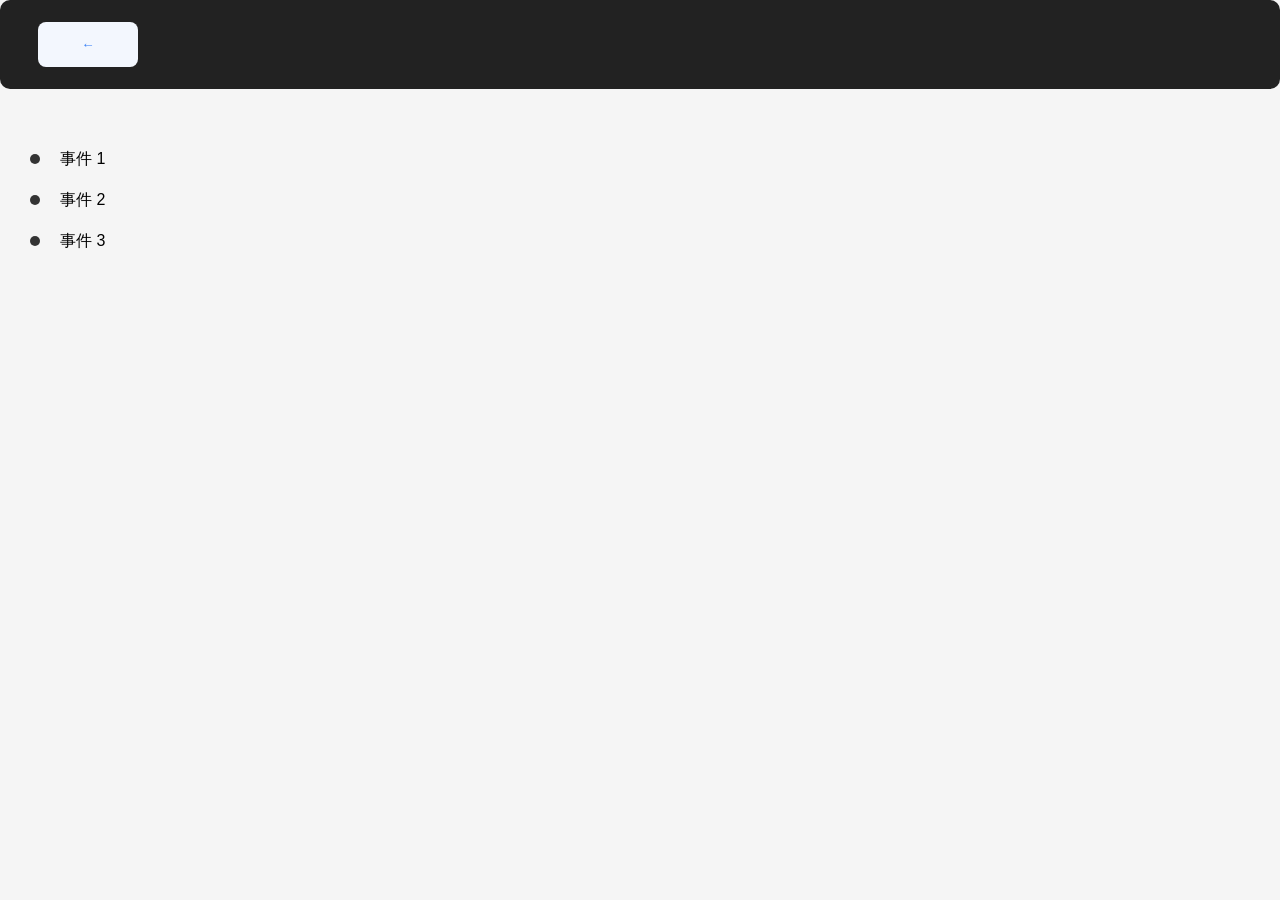
==== 主页.html @ f5389e87 "Add files via upload" ====
<!DOCTYPE html>
<html lang="en">

<head>
    <title>童年回忆宝库</title>
    <meta charset="UTF-8">
    <meta name="viewport" content="width=device-width, initial-scale=1.0">
    <style>
        /* 优雅的基础样式 */
        body {
            font-family: 'Helvetica Neue', Arial, sans-serif;
            /* 设置字体为 Helvetica Neue、Arial 或 sans-serif */
            background-color: #f5f5f5;
            /* 设置背景颜色为浅灰色 */
            margin: 0;
            /* 去除外边距 */
            padding: 0;
            /* 去除内边距 */
        }

        /* 迷人的导航栏样式 */
       .navbar {
            background-color: #222;
            /* 设置导航栏背景颜色为深灰色 */
            overflow: hidden;
            /* 隐藏溢出内容 */
            display: flex;
            /* 使用弹性布局 */
            align-items: center;
            /* 垂直居中对齐 */
            justify-content: space-between;
            /* 两端对齐，使元素在水平方向上均匀分布 */
            padding: 10px 20px;
            /* 设置内边距 */
			/* 设置导航栏的边框半径为 10px，使导航栏呈现圆角效果 */
			border-radius: 10px;
        }

       .navbar a {
            float: left;
            /* 使链接向左浮动 */
            display: block;
            /* 将链接设置为块级元素 */
            color: #fff;
            /* 设置链接文本颜色为白色 */
            text-align: center;
            /* 文本居中对齐 */
            padding: 12px 18px;
            /* 设置内边距 */
            text-decoration: none;
            /* 去除链接下划线 */
            transition: background-color 0.3s ease;
            /* 设置背景颜色过渡效果 */
        }
		/* 调整导航栏返回箭头大小 */
		.navbar a{
			font-size: 25px;
		}

       .navbar a:hover {
            background-color: #555;
            /* 鼠标悬停时，设置背景颜色为深灰色 */
        }

       .logo {
            width: 60px;
            /* 设置 logo 宽度为 60px */
            height: auto;
            /* 高度自动适应 */
        }

        /* 温馨的内容区域样式 */
       .content {
            padding: 30px;
            /* 设置内容区域内边距为 30px */
        }

        /* 视频容器的时尚样式 */
       .video-container {
            position: relative;
            /* 设置相对定位 */
            display: flex;
            /* 使用弹性布局 */
            flex-direction: row;
            /* 设置主轴方向为水平方向 */
            align-items: center;
            /* 垂直居中对齐 */
            justify-content: space-between;
            /* 两端对齐，使元素在水平方向上均匀分布 */
        }

       .video-fangda video {
            width: 680px;
            /* 设置视频宽度为 680px */
            height: 360px;
            /* 设置视频高度为 360px */
            margin: 30px;
            /* 设置视频外边距为 30px */
            border-radius: 10px;
            /* 设置视频边框半径为 10px，使其呈现圆角效果 */
            box-shadow: 0 5px 15px rgba(0, 0, 0, 0.2);
            /* 设置视频阴影效果 */
            transition: transform 0.5s ease;
            /* 设置视频变换过渡效果 */
        }

       .video-fangda video:hover {
            transform: scale(1.1);
            /* 鼠标悬停时，视频放大 1.1 倍 */
        }

        /* 视频文本的精美样式 */
       .video-text {
            position: absolute;
            /* 设置绝对定位 */
            top: 110%;
            /* 距离上方 110%的位置 */
            left: 50%;
            /* 距离左侧 50%的位置 */
            transform: translate(-50%, -50%);
            /* 水平和垂直居中 */
            text-align: center;
            /* 文本居中对齐 */
            color: #333;
            /* 设置文本颜色为深灰色 */
            font-size: 20px;
            /* 设置文本字体大小为 20px */
            font-weight: bold;
            /* 设置文本加粗 */
            text-shadow: 1px 1px 3px rgba(0, 0, 0, 0.3);
            /* 设置文本阴影效果 */
            margin-left: -375px;
            /* 设置左边距 */
        }

       .video-text2 {
            position: absolute;
            /* 设置绝对定位 */
            top: 110%;
            /* 距离上方 110%的位置 */
            left: 50%;
            /* 距离左侧 50%的位置 */
            transform: translate(-50%, -50%);
            /* 水平和垂直居中 */
            text-align: center;
            /* 文本居中对齐 */
            color: #333;
            /* 设置文本颜色为深灰色 */
            font-size: 20px;
            /* 设置文本字体大小为 20px */
            font-weight: bold;
            /* 设置文本加粗 */
            text-shadow: 1px 1px 3px rgba(0, 0, 0, 0.3);
            /* 设置文本阴影效果 */
            margin-left: 375px;
            /* 设置左边距 */
        }

        /* 视频下方的空白区域样式 */
       .video-space {
            display: block;
            /* 设置为块级元素 */
            width: 100%;
            /* 宽度为 100% */
            height: 80px;
            /* 高度为 80px */
            background-color: #ddd;
            /* 设置背景颜色为浅灰色 */
        }

        /* 拒绝访问提示文本的华丽样式 */
       .rejected-message {
            position: absolute;
            /* 绝对定位 */
            top: 50%;
            /* 距离上方 50%的位置 */
            left: 50%;
            /* 距离左侧 50%的位置 */
            transform: translate(-50%, -50%);
            /* 水平和垂直居中 */
            text-align: center;
            /* 文本居中对齐 */
            color: #f00;
            /* 文本颜色为红色 */
            font-size: 120px;
            /* 文本字体大小为 */
            font-weight: bold;
            /* 文本加粗 */
            text-shadow: 3px 3px 5px rgba(0, 0, 0, 0.5);
            /* 文本阴影 */
        }
		/* 时间线样式 */
		.timeline {
		    /* 去除列表默认样式 */
		    list-style: none;
		    /* 设置内边距为 0 */
		    padding: 0;
		    /* 设置上下外边距为 30 像素，左右外边距为 0 */
		    margin: 30px 0;
		}
		
		.timeline li {
		    /* 设置相对定位，以便为:before 伪元素定位 */
		    position: relative;
		    /* 设置左内边距为 30 像素，为时间点留出空间 */
		    padding-left: 30px;
		    /* 设置底部外边距为 20 像素，使每个时间线项目之间有间隔 */
		    margin-bottom: 20px;
		}
		
		.timeline li:before {
		    /* 设置伪元素的内容为空字符串 */
		    content: '';
		    /* 设置绝对定位，相对于父元素（.timeline li）进行定位 */
		    position: absolute;
		    /* 设置距离左侧为 0 */
		    left: 0;
		    /* 设置距离顶部为 5 像素，调整时间点的垂直位置 */
		    top: 5px;
		    /* 设置宽度为 10 像素 */
		    width: 10px;
		    /* 设置高度为 10 像素 */
		    height: 10px;
		    /* 设置背景颜色为深灰色 */
		    background-color: #333;
		    /* 设置边框半径为 50%，使时间点呈现圆形 */
		    border-radius: 50%;
		}
		/* 导航栏链接样式 */
		.navbar a {
		    /* 使链接向左浮动 */
		    float: left;
		    /* 将链接设置为块级元素 */
		    display: block;
		    /* 设置链接文本颜色为白色 */
		    color: #fff;
		    /* 文本居中对齐 */
		    text-align: center;
		    /* 设置内边距 */
		    padding: 12px 18px;
		    /* 去除链接下划线 */
		    text-decoration: none;
		    /* 设置背景颜色过渡效果 */
		    transition: background-color 0.3s ease;
		    /* 设置相对定位，为后续添加鼠标悬停效果做准备 */
		    position: relative;
		}
		
		/* 导航栏链接鼠标悬停样式 */
		.navbar a:hover {
		    /* 鼠标悬停时，设置背景颜色为深灰色 */
		    background-color: #555;
		}
		
		/* 导航栏链接鼠标悬停时的下划线效果样式 */
		.navbar a:hover::after {
		    /* 必须设置内容为空，否则伪元素不会显示 */
		    content: "";
		    /* 设置绝对定位 */
		    position: absolute;
		    /* 定位在链接底部 */
		    bottom: 0;
		    /* 定位在链接左侧 */
		    left: 0;
		    /* 宽度为链接的 100% */
		    width: 100%;
		    /* 设置下划线的高度为 2px */
		    height: 2px;
		    /* 设置下划线的颜色为金黄色 */
		    background-color: #ffcc00;
		}
	/* From Uiverse.io by Mhyar-nsi */ 
	button {
	    /* 设置按钮的背景颜色为淡蓝色 */
	    background-color: #f3f7fe;
	    /* 设置按钮上文本的颜色为深蓝色 */
	    color: #3b82f6;
	    /* 去除按钮的边框 */
	    border: none;
	    /* 当鼠标悬停在按钮上时，显示为手型指针 */
	    cursor: pointer;
	    /* 设置按钮的边框半径为 8 像素，使其呈现圆角效果 */
	    border-radius: 8px;
	    /* 设置按钮的宽度为 100 像素 */
	    width: 100px;
	    /* 设置按钮的高度为 45 像素 */
	    height: 45px;
	    /* 设置过渡效果，持续时间为 0.3 秒，使状态变化平滑过渡 */
	    transition: 0.3s;
	}
	
	button:hover {
	    /* 当鼠标悬停在按钮上时，将背景颜色设置为深蓝色 */
	    background-color: #3b82f6;
	    /* 设置阴影效果，不改变按钮的大小，只在周围显示半透明的深蓝色光晕 */
	    box-shadow: 0 0 0 5px #3b83f65f;
	    /* 将按钮上的文本颜色设置为白色 */
	    color: #fff;
	}

    </style>
</head>

<body>
    <div class="navbar">
        <a href="new_file.html"><button>←</button>
    </a>
		
    </div>
	<div class="content">
	    <ul class="timeline">
	        <li>事件 1</li>
	        <li>事件 2</li>
	        <li>事件 3</li>
	    </ul>
	</div>
</body>

</html>
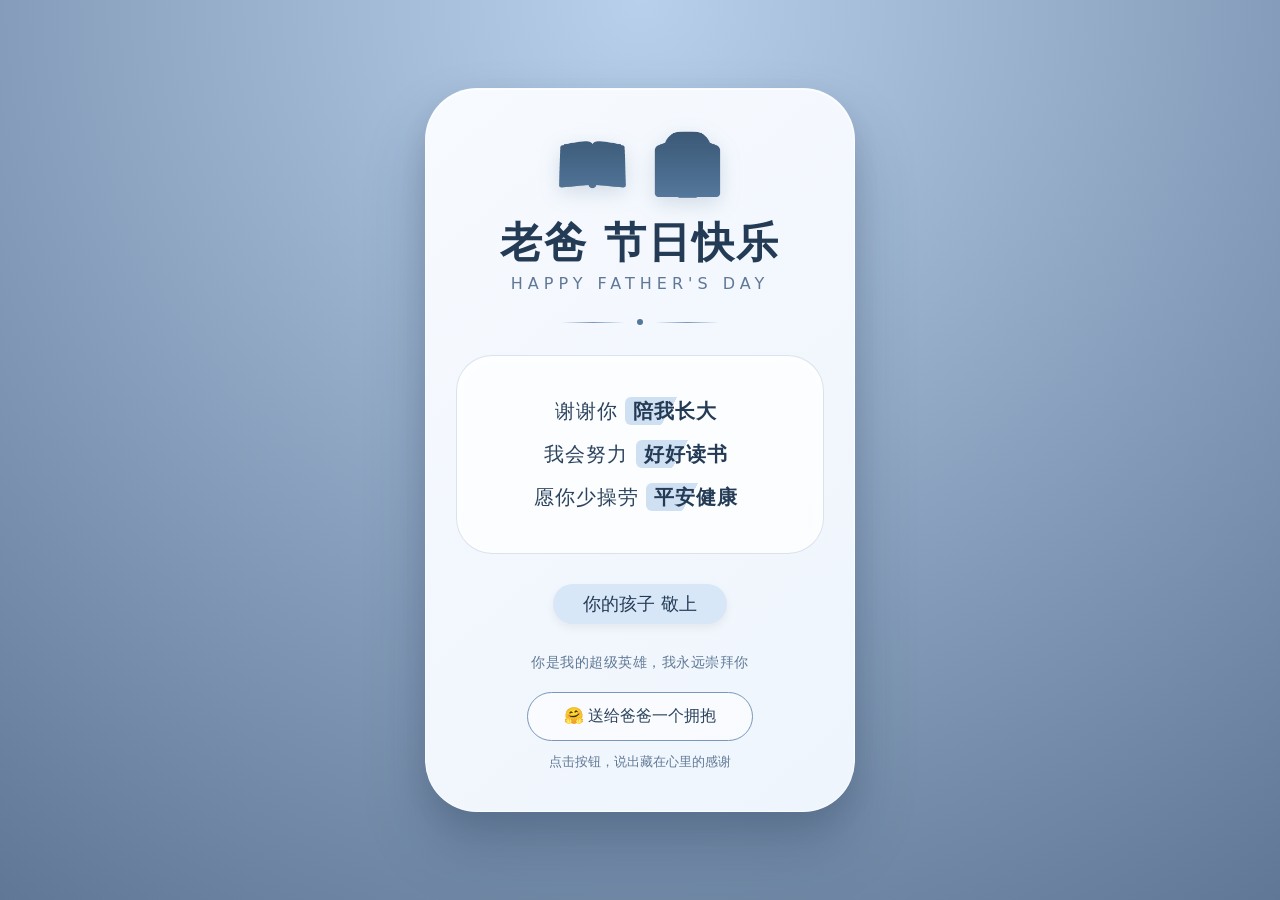
==== commit 30107613: "01" ====
--- a/主页.html
+++ b/主页.html
@@ -1,319 +1,248 @@
-<!DOCTYPE html>
-<html lang="en">
-
-<head>
-    <title>童年回忆宝库</title>
-    <meta charset="UTF-8">
-    <meta name="viewport" content="width=device-width, initial-scale=1.0">
-    <style>
-        /* 优雅的基础样式 */
-        body {
-            font-family: 'Helvetica Neue', Arial, sans-serif;
-            /* 设置字体为 Helvetica Neue、Arial 或 sans-serif */
-            background-color: #f5f5f5;
-            /* 设置背景颜色为浅灰色 */
-            margin: 0;
-            /* 去除外边距 */
-            padding: 0;
-            /* 去除内边距 */
-        }
-
-        /* 迷人的导航栏样式 */
-       .navbar {
-            background-color: #222;
-            /* 设置导航栏背景颜色为深灰色 */
-            overflow: hidden;
-            /* 隐藏溢出内容 */
-            display: flex;
-            /* 使用弹性布局 */
-            align-items: center;
-            /* 垂直居中对齐 */
-            justify-content: space-between;
-            /* 两端对齐，使元素在水平方向上均匀分布 */
-            padding: 10px 20px;
-            /* 设置内边距 */
-			/* 设置导航栏的边框半径为 10px，使导航栏呈现圆角效果 */
-			border-radius: 10px;
-        }
-
-       .navbar a {
-            float: left;
-            /* 使链接向左浮动 */
-            display: block;
-            /* 将链接设置为块级元素 */
-            color: #fff;
-            /* 设置链接文本颜色为白色 */
-            text-align: center;
-            /* 文本居中对齐 */
-            padding: 12px 18px;
-            /* 设置内边距 */
-            text-decoration: none;
-            /* 去除链接下划线 */
-            transition: background-color 0.3s ease;
-            /* 设置背景颜色过渡效果 */
-        }
-		/* 调整导航栏返回箭头大小 */
-		.navbar a{
-			font-size: 25px;
-		}
-
-       .navbar a:hover {
-            background-color: #555;
-            /* 鼠标悬停时，设置背景颜色为深灰色 */
-        }
-
-       .logo {
-            width: 60px;
-            /* 设置 logo 宽度为 60px */
-            height: auto;
-            /* 高度自动适应 */
-        }
-
-        /* 温馨的内容区域样式 */
-       .content {
-            padding: 30px;
-            /* 设置内容区域内边距为 30px */
-        }
-
-        /* 视频容器的时尚样式 */
-       .video-container {
-            position: relative;
-            /* 设置相对定位 */
-            display: flex;
-            /* 使用弹性布局 */
-            flex-direction: row;
-            /* 设置主轴方向为水平方向 */
-            align-items: center;
-            /* 垂直居中对齐 */
-            justify-content: space-between;
-            /* 两端对齐，使元素在水平方向上均匀分布 */
-        }
-
-       .video-fangda video {
-            width: 680px;
-            /* 设置视频宽度为 680px */
-            height: 360px;
-            /* 设置视频高度为 360px */
-            margin: 30px;
-            /* 设置视频外边距为 30px */
-            border-radius: 10px;
-            /* 设置视频边框半径为 10px，使其呈现圆角效果 */
-            box-shadow: 0 5px 15px rgba(0, 0, 0, 0.2);
-            /* 设置视频阴影效果 */
-            transition: transform 0.5s ease;
-            /* 设置视频变换过渡效果 */
-        }
-
-       .video-fangda video:hover {
-            transform: scale(1.1);
-            /* 鼠标悬停时，视频放大 1.1 倍 */
-        }
-
-        /* 视频文本的精美样式 */
-       .video-text {
-            position: absolute;
-            /* 设置绝对定位 */
-            top: 110%;
-            /* 距离上方 110%的位置 */
-            left: 50%;
-            /* 距离左侧 50%的位置 */
-            transform: translate(-50%, -50%);
-            /* 水平和垂直居中 */
-            text-align: center;
-            /* 文本居中对齐 */
-            color: #333;
-            /* 设置文本颜色为深灰色 */
-            font-size: 20px;
-            /* 设置文本字体大小为 20px */
-            font-weight: bold;
-            /* 设置文本加粗 */
-            text-shadow: 1px 1px 3px rgba(0, 0, 0, 0.3);
-            /* 设置文本阴影效果 */
-            margin-left: -375px;
-            /* 设置左边距 */
-        }
-
-       .video-text2 {
-            position: absolute;
-            /* 设置绝对定位 */
-            top: 110%;
-            /* 距离上方 110%的位置 */
-            left: 50%;
-            /* 距离左侧 50%的位置 */
-            transform: translate(-50%, -50%);
-            /* 水平和垂直居中 */
-            text-align: center;
-            /* 文本居中对齐 */
-            color: #333;
-            /* 设置文本颜色为深灰色 */
-            font-size: 20px;
-            /* 设置文本字体大小为 20px */
-            font-weight: bold;
-            /* 设置文本加粗 */
-            text-shadow: 1px 1px 3px rgba(0, 0, 0, 0.3);
-            /* 设置文本阴影效果 */
-            margin-left: 375px;
-            /* 设置左边距 */
-        }
-
-        /* 视频下方的空白区域样式 */
-       .video-space {
-            display: block;
-            /* 设置为块级元素 */
-            width: 100%;
-            /* 宽度为 100% */
-            height: 80px;
-            /* 高度为 80px */
-            background-color: #ddd;
-            /* 设置背景颜色为浅灰色 */
-        }
-
-        /* 拒绝访问提示文本的华丽样式 */
-       .rejected-message {
-            position: absolute;
-            /* 绝对定位 */
-            top: 50%;
-            /* 距离上方 50%的位置 */
-            left: 50%;
-            /* 距离左侧 50%的位置 */
-            transform: translate(-50%, -50%);
-            /* 水平和垂直居中 */
-            text-align: center;
-            /* 文本居中对齐 */
-            color: #f00;
-            /* 文本颜色为红色 */
-            font-size: 120px;
-            /* 文本字体大小为 */
-            font-weight: bold;
-            /* 文本加粗 */
-            text-shadow: 3px 3px 5px rgba(0, 0, 0, 0.5);
-            /* 文本阴影 */
-        }
-		/* 时间线样式 */
-		.timeline {
-		    /* 去除列表默认样式 */
-		    list-style: none;
-		    /* 设置内边距为 0 */
-		    padding: 0;
-		    /* 设置上下外边距为 30 像素，左右外边距为 0 */
-		    margin: 30px 0;
-		}
-		
-		.timeline li {
-		    /* 设置相对定位，以便为:before 伪元素定位 */
-		    position: relative;
-		    /* 设置左内边距为 30 像素，为时间点留出空间 */
-		    padding-left: 30px;
-		    /* 设置底部外边距为 20 像素，使每个时间线项目之间有间隔 */
-		    margin-bottom: 20px;
-		}
-		
-		.timeline li:before {
-		    /* 设置伪元素的内容为空字符串 */
-		    content: '';
-		    /* 设置绝对定位，相对于父元素（.timeline li）进行定位 */
-		    position: absolute;
-		    /* 设置距离左侧为 0 */
-		    left: 0;
-		    /* 设置距离顶部为 5 像素，调整时间点的垂直位置 */
-		    top: 5px;
-		    /* 设置宽度为 10 像素 */
-		    width: 10px;
-		    /* 设置高度为 10 像素 */
-		    height: 10px;
-		    /* 设置背景颜色为深灰色 */
-		    background-color: #333;
-		    /* 设置边框半径为 50%，使时间点呈现圆形 */
-		    border-radius: 50%;
-		}
-		/* 导航栏链接样式 */
-		.navbar a {
-		    /* 使链接向左浮动 */
-		    float: left;
-		    /* 将链接设置为块级元素 */
-		    display: block;
-		    /* 设置链接文本颜色为白色 */
-		    color: #fff;
-		    /* 文本居中对齐 */
-		    text-align: center;
-		    /* 设置内边距 */
-		    padding: 12px 18px;
-		    /* 去除链接下划线 */
-		    text-decoration: none;
-		    /* 设置背景颜色过渡效果 */
-		    transition: background-color 0.3s ease;
-		    /* 设置相对定位，为后续添加鼠标悬停效果做准备 */
-		    position: relative;
-		}
-		
-		/* 导航栏链接鼠标悬停样式 */
-		.navbar a:hover {
-		    /* 鼠标悬停时，设置背景颜色为深灰色 */
-		    background-color: #555;
-		}
-		
-		/* 导航栏链接鼠标悬停时的下划线效果样式 */
-		.navbar a:hover::after {
-		    /* 必须设置内容为空，否则伪元素不会显示 */
-		    content: "";
-		    /* 设置绝对定位 */
-		    position: absolute;
-		    /* 定位在链接底部 */
-		    bottom: 0;
-		    /* 定位在链接左侧 */
-		    left: 0;
-		    /* 宽度为链接的 100% */
-		    width: 100%;
-		    /* 设置下划线的高度为 2px */
-		    height: 2px;
-		    /* 设置下划线的颜色为金黄色 */
-		    background-color: #ffcc00;
-		}
-	/* From Uiverse.io by Mhyar-nsi */ 
-	button {
-	    /* 设置按钮的背景颜色为淡蓝色 */
-	    background-color: #f3f7fe;
-	    /* 设置按钮上文本的颜色为深蓝色 */
-	    color: #3b82f6;
-	    /* 去除按钮的边框 */
-	    border: none;
-	    /* 当鼠标悬停在按钮上时，显示为手型指针 */
-	    cursor: pointer;
-	    /* 设置按钮的边框半径为 8 像素，使其呈现圆角效果 */
-	    border-radius: 8px;
-	    /* 设置按钮的宽度为 100 像素 */
-	    width: 100px;
-	    /* 设置按钮的高度为 45 像素 */
-	    height: 45px;
-	    /* 设置过渡效果，持续时间为 0.3 秒，使状态变化平滑过渡 */
-	    transition: 0.3s;
-	}
-	
-	button:hover {
-	    /* 当鼠标悬停在按钮上时，将背景颜色设置为深蓝色 */
-	    background-color: #3b82f6;
-	    /* 设置阴影效果，不改变按钮的大小，只在周围显示半透明的深蓝色光晕 */
-	    box-shadow: 0 0 0 5px #3b83f65f;
-	    /* 将按钮上的文本颜色设置为白色 */
-	    color: #fff;
-	}
-
-    </style>
-</head>
-
-<body>
-    <div class="navbar">
-        <a href="new_file.html"><button>←</button>
-    </a>
-		
+<!DOCTYPE html>
+<html lang="zh-CN">
+<head>
+    <meta charset="UTF-8">
+    <meta name="viewport" content="width=device-width, initial-scale=1.0, maximum-scale=1.0, user-scalable=no, viewport-fit=cover">
+    <title>老爸节日快乐 · 学生专属贺卡</title>
+    <style>
+        * {
+            margin: 0;
+            padding: 0;
+            box-sizing: border-box;
+        }
+        body {
+            /* 柔和少年风渐变背景 */
+            background: radial-gradient(circle at top, #b8d0eb 0, #607896 100%);
+            min-height: 100vh;
+            display: flex;
+            justify-content: center;
+            align-items: center;
+            font-family: "PingFang SC", "Microsoft YaHei", system-ui, sans-serif;
+            padding: 24px 16px;
+        }
+        /* 主卡片：柔和圆角，清爽质感 */
+        .father-card {
+            width: 100%;
+            max-width: 430px;
+            background: linear-gradient(140deg, #f7faff, #eef5fc);
+            border-radius: 52px;
+            padding: 40px 30px;
+            box-shadow:
+                0 35px 60px rgba(30, 50, 80, 0.25),
+                0 12px 24px rgba(30, 50, 80, 0.12),
+                inset 0 1px 0 rgba(255, 255, 255, 0.8);
+            border: 1px solid rgba(255, 255, 255, 0.6);
+            text-align: center;
+            position: relative;
+            overflow: hidden;
+            transition: transform 0.4s cubic-bezier(0.2,0,0.2,1);
+        }
+        .father-card:hover {
+            transform: translateY(-6px);
+        }
+        /* 微光流动动画 */
+        .father-card::before {
+            content: "";
+            position: absolute;
+            top: 0;
+            left: -150%;
+            width: 100%;
+            height: 100%;
+            background: linear-gradient(90deg, transparent, rgba(255,255,255,0.2), transparent);
+            animation: cardShine 8s infinite linear;
+        }
+        @keyframes cardShine {
+            0% { left: -150%; }
+            100% { left: 150%; }
+        }
+        /* 顶部图标：书本+领带，学生专属意象 */
+        .icon-wrap {
+            position: relative;
+            z-index: 2;
+            margin-bottom: 18px;
+        }
+        .father-icon {
+            font-size: 60px;
+            background: linear-gradient(180deg, #3a5775, #54789c);
+            -webkit-background-clip: text;
+            -webkit-text-fill-color: transparent;
+            filter: drop-shadow(0 6px 10px rgba(58, 87, 117, 0.18));
+        }
+        /* 主标题 */
+        .main-title {
+            font-size: 42px;
+            font-weight: 700;
+            color: #243b55;
+            letter-spacing: 2px;
+            line-height: 1.2;
+            position: relative;
+            z-index: 2;
+        }
+        .en-subtitle {
+            margin: 6px 0 26px;
+            font-size: 16px;
+            color: #607896;
+            letter-spacing: 5px;
+            text-transform: uppercase;
+        }
+        /* 分割线 */
+        .divider {
+            display: flex;
+            align-items: center;
+            justify-content: center;
+            gap: 12px;
+            margin-bottom: 30px;
+        }
+        .div-line {
+            width: 64px;
+            height: 1px;
+            background: linear-gradient(90deg, transparent, #7897b9, transparent);
+        }
+        .div-dot {
+            width: 6px;
+            height: 6px;
+            border-radius: 50%;
+            background: #54789c;
+        }
+        /* 未成年专属祝福文案区 */
+        .text-box {
+            background: rgba(255, 255, 255, 0.7);
+            border-radius: 36px;
+            padding: 26px 20px;
+            border: 1px solid rgba(120, 151, 185, 0.25);
+            box-shadow: inset 0 2px 8px rgba(255,255,255,0.9);
+            position: relative;
+            z-index: 2;
+        }
+        .bless-item {
+            font-size: 20px;
+            color: #2c445e;
+            margin: 16px 0;
+            letter-spacing: 1px;
+        }
+        .bless-highlight {
+            font-weight: 600;
+            color: #243b55;
+            background: linear-gradient(120deg, #cfe0f3 0 45%, transparent 45%);
+            padding: 2px 8px;
+            border-radius: 6px;
+        }
+        /* 学生落款 */
+        .sign-text {
+            margin-top: 30px;
+            position: relative;
+            z-index: 2;
+        }
+        .sign-text span {
+            display: inline-block;
+            padding: 8px 30px;
+            background: #d8e7f7;
+            border-radius: 99px;
+            font-size: 18px;
+            color: #243b55;
+            font-weight: 500;
+            box-shadow: 0 4px 10px rgba(0,0,0,0.06);
+        }
+        /* 底部标语 */
+        .foot-tip {
+            margin-top: 30px;
+            font-size: 14px;
+            color: #607896;
+            letter-spacing: 0.5px;
+        }
+        /* 互动按钮 学生清爽风格 */
+        .hug-btn {
+            margin-top: 20px;
+            padding: 13px 36px;
+            border: 1.5px solid #7897b9;
+            background: rgba(255,255,255,0.6);
+            border-radius: 99px;
+            font-size: 16px;
+            color: #2c445e;
+            cursor: pointer;
+            transition: all 0.24s ease;
+        }
+        .hug-btn:active {
+            transform: scale(0.96);
+        }
+        .hug-btn:hover {
+            background: #b8d0eb;
+            border-color: #54789c;
+            box-shadow: 0 8px 16px rgba(84, 120, 156, 0.3);
+        }
+        .msg-tip {
+            margin-top: 12px;
+            font-size: 13px;
+            color: #607896;
+            transition: opacity 0.4s;
+        }
+        /* 小屏手机适配 */
+        @media screen and (max-width: 380px) {
+            .father-card {
+                padding: 32px 22px;
+                border-radius: 44px;
+            }
+            .main-title {
+                font-size: 36px;
+            }
+            .bless-item {
+                font-size: 18px;
+            }
+        }
+    </style>
+</head>
+<body>
+    <div class="father-card">
+        <div class="icon-wrap">
+            <div class="father-icon">📖 👔</div>
+        </div>
+        <h1 class="main-title">老爸 节日快乐</h1>
+        <p class="en-subtitle">Happy Father's Day</p>
+
+        <div class="divider">
+            <div class="div-line"></div>
+            <div class="div-dot"></div>
+            <div class="div-line"></div>
+        </div>
+
+        <!-- 未成年学生专属三句祝福 -->
+        <div class="text-box">
+            <p class="bless-item">谢谢你 <span class="bless-highlight">陪我长大</span></p>
+            <p class="bless-item">我会努力 <span class="bless-highlight">好好读书</span></p>
+            <p class="bless-item">愿你少操劳 <span class="bless-highlight">平安健康</span></p>
+        </div>
+
+        <div class="sign-text">
+            <span>你的孩子 敬上</span>
+        </div>
+
+        <div class="foot-tip">
+            你是我的超级英雄，我永远崇拜你
+        </div>
+
+        <button class="hug-btn" id="hugBtn">🤗 送给爸爸一个拥抱</button>
+        <div class="msg-tip" id="resultMsg">点击按钮，说出藏在心里的感谢</div>
     </div>
-	<div class="content">
-	    <ul class="timeline">
-	        <li>事件 1</li>
-	        <li>事件 2</li>
-	        <li>事件 3</li>
-	    </ul>
-	</div>
-</body>
-
-</html>+
+    <script>
+        const btn = document.getElementById('hugBtn');
+        const msgBox = document.getElementById('resultMsg');
+        // 全学生视角暖心短句
+        const hugTextList = [
+            "爸爸辛苦啦，以后家务我多帮你分担",
+            "我会认真学习，不让你再为我的成绩操心",
+            "你不用总那么拼命，也要多照顾自己",
+            "平时不好意思说出口，其实我特别爱你",
+            "有你做我的爸爸，我觉得特别幸运"
+        ];
+        btn.onclick = () => {
+            const randomText = hugTextList[Math.floor(Math.random() * hugTextList.length)];
+            msgBox.textContent = randomText;
+            msgBox.style.opacity = 1;
+            setTimeout(() => {
+                msgBox.style.opacity = 0.6;
+            }, 4200)
+        }
+    </script>
+</body>
+</html>
